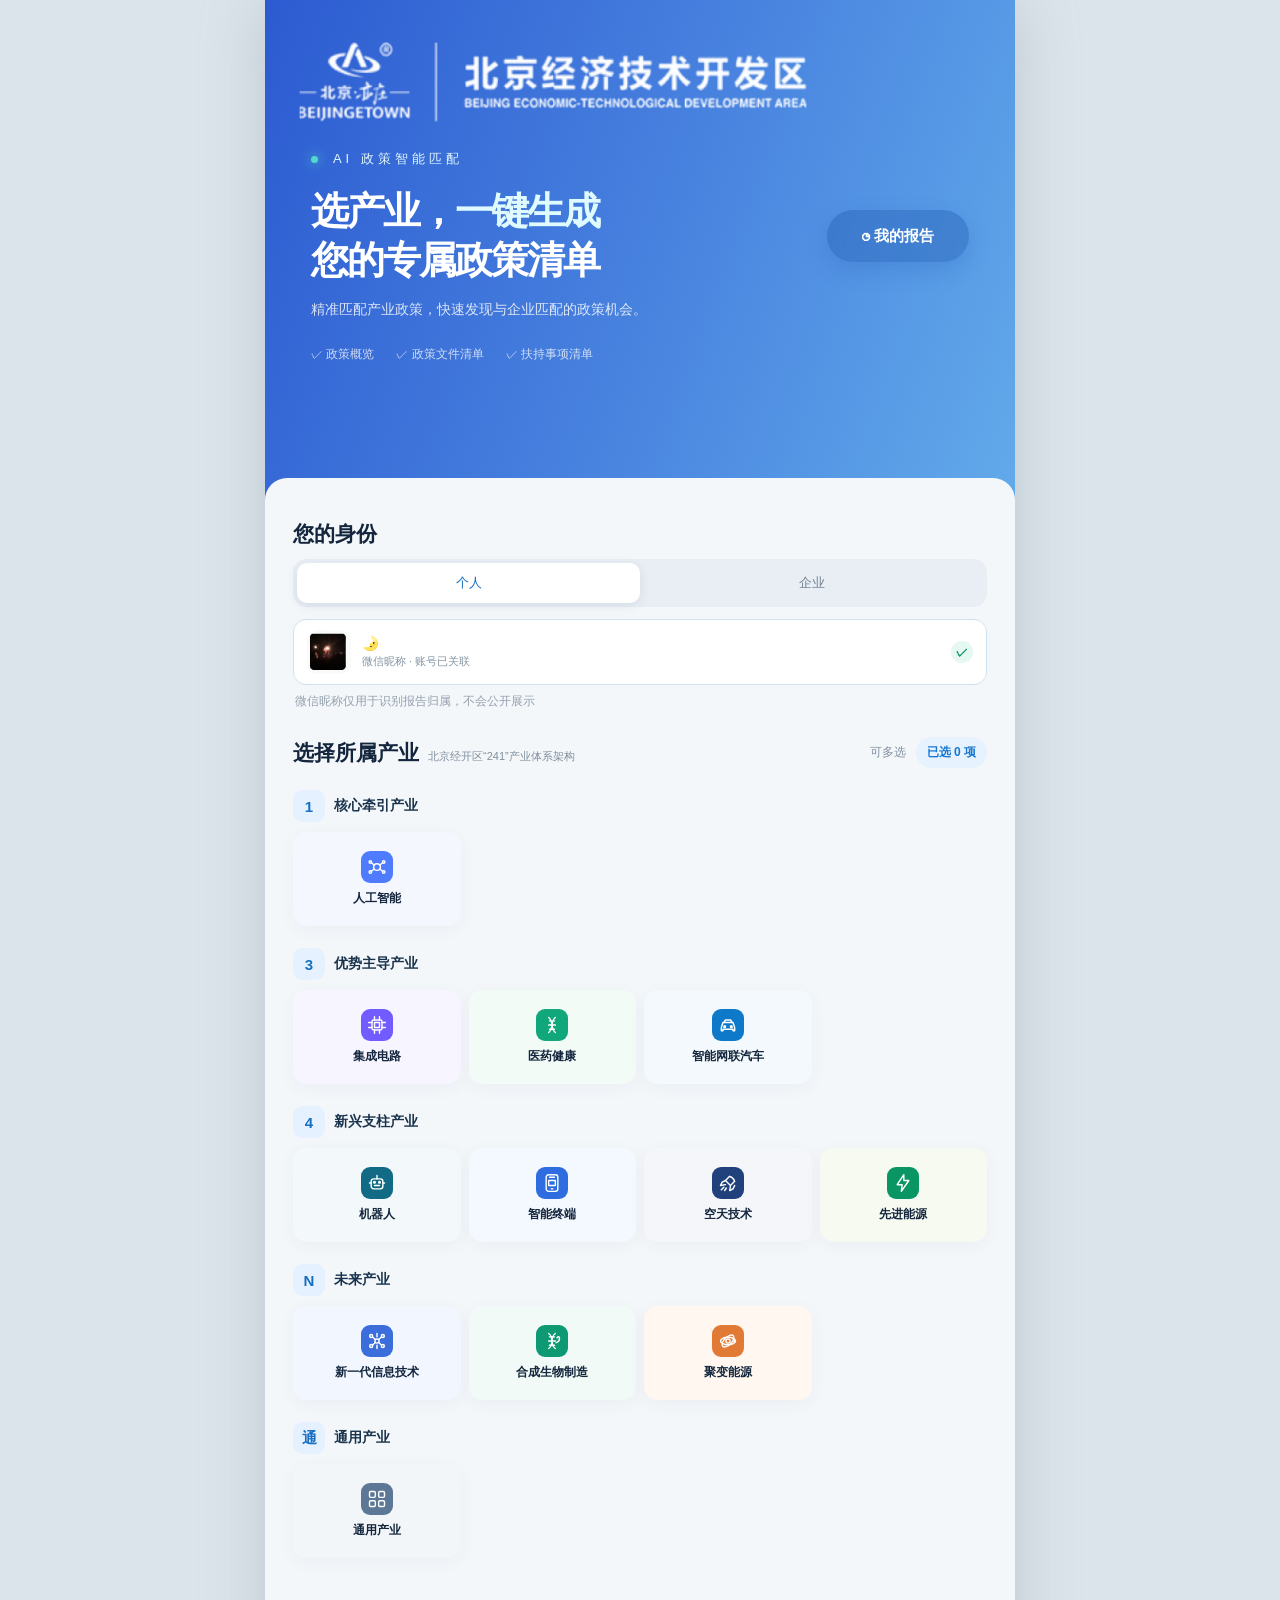
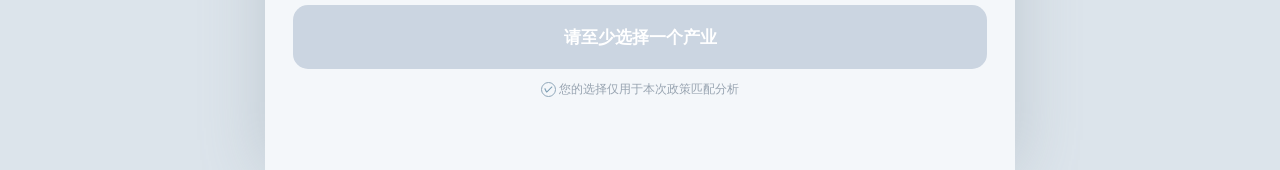
==== index.html @ ac351933 "更新产业体系说明文案" ====
<!doctype html>
<html lang="zh-CN">
<head>
  <meta charset="UTF-8" />
  <meta name="viewport" content="width=device-width, initial-scale=1, viewport-fit=cover" />
  <title>政策智配 · 企业政策服务</title>
  <link rel="stylesheet" href="./styles.css?v=20260810" />
  <link rel="stylesheet" href="./overrides.css?v=20260817-moon-profile" />
  <link rel="stylesheet" href="./inline-generation.css?v=20260818-move-progress-copy" />
  <link rel="stylesheet" href="./reports-status.css?v=20260810" />
  <link rel="stylesheet" href="./long-report.css?v=20260901-download-formats" />
</head>
<body>
  <main class="phone" id="app">
    <section id="home" class="screen active">
      <header class="hero">
        <nav><img class="gov-brand-image" src="./assets/brand/beijing-etown-lockup.png" alt="北京经济技术开发区 · 北京亦庄"></nav>
        <div class="orb"></div>
        <div class="hero-copy">
          <div class="eyebrow"><i></i> AI 政策智能匹配</div>
          <div class="hero-title-row"><h1>选产业，<em>一键生成</em><br>您的专属政策清单</h1><button class="nav-link report-entry" id="myReports">◷ 我的报告</button></div>
          <p>精准匹配产业政策，快速发现与企业匹配的政策机会。</p>
          <div class="trust"><span>✓ 政策概览</span><span>✓ 政策文件清单</span><span>✓ 扶持事项清单</span></div>
        </div>
      </header>
      <div class="content" id="homeContent">
        <div id="industrySelect">
          <div class="identity-section">
            <label>您的身份</label>
            <div class="identity-switch" role="tablist" aria-label="选择您的身份"><button class="active" data-subject="personal" role="tab">个人</button><button data-subject="enterprise" role="tab">企业</button></div>
            <div class="identity-panel" id="personalIdentity">
              <div class="wechat-account is-hidden" id="wechatAccount"><img class="wechat-avatar-image" src="./assets/wechat-avatar.png?v=20260817" alt="微信头像" /><div><b id="wechatNickname">🌛</b><small>微信昵称 · 账号已关联</small></div><i>✓</i></div>
              <button class="wechat-authorize" id="authorizeWechat">重新获取微信信息</button>
              <p>微信昵称仅用于识别报告归属，不会公开展示</p>
            </div>
            <div class="identity-panel is-hidden" id="enterpriseIdentity">
              <div class="enterprise-search" id="enterpriseSearchWrap"><span>⌕</span><input id="enterpriseSearch" maxlength="40" placeholder="输入企业名称" autocomplete="off" /><i class="enterprise-selected-mark">✓</i></div>
              <div class="enterprise-results is-hidden" id="enterpriseResults"></div>
            </div>
          </div>
          <div class="section-title"><div class="industry-heading"><span>选择所属产业</span><small class="industry-system-desc">北京经开区“241”产业体系架构</small></div><div class="selection-meta"><em>可多选</em><b id="count">已选 0 项</b></div></div>
          <div class="industries" id="industries"></div>
          <button class="generate" id="generate" disabled>请至少选择一个产业</button>
          <p class="privacy"><span class="privacy-shield">✓</span> 您的选择仅用于本次政策匹配分析</p>
        </div>
        <div class="inline-generating" id="inlineGenerating">
          <button class="inline-back" id="cancelGeneration">‹ 返回</button>
          <div class="loader"><div class="orbit-ring outer"><i></i><i></i></div><div class="orbit-ring inner"></div><div class="loader-core">AI</div><div class="scan"></div></div>
          <h2 id="inlineTitle">正在为您生成<br>专属政策清单…</h2>
          <p id="inlineSub"></p>
          <div class="selected-tags" id="selectedTags"></div>
          <div class="progress-card"><div class="progress-label"><span id="progressText">报告生成预计需要 1 分钟，您可先退出，稍后前往「我的报告」查看生成结果。</span><b id="percent">8%</b></div><div class="track"><i id="progress"></i></div></div>
          <button class="view-generated" id="viewGenerated">查看政策清单 →</button>
        </div>
      </div>
    </section>

    <section id="reports" class="screen reports-screen">
      <nav class="light-nav"><button id="reportsBack">‹</button><b>我的政策报告</b><span id="reportCount">0 份</span></nav>
      <div class="reports-intro"><small>POLICY ARCHIVE</small><h2>企业政策资产库</h2><p>您生成的专属政策清单与分析报告</p></div>
      <div class="history-list" id="historyList"></div>
      <div class="empty-history" id="emptyHistory"><div>政</div><h3>还没有政策报告</h3><p>选择企业所属产业，生成第一份专属政策清单</p><button id="emptyCreate">立即生成</button></div>
      <button class="new-report" id="newReport">＋ 新建报告</button>
    </section>

    <section id="detail" class="screen detail-screen">
      <nav class="long-report-nav"><button id="backHome">‹</button><div><b id="longReportTitle">政策清单</b><small>HTML 报告 · 上下滑动查看</small></div><button id="download">下载</button></nav>
      <div class="long-report-wrap" id="longReportWrap">
        <div class="report-html-loading" id="reportHtmlLoading"><span></span><b>正在加载 HTML 报告…</b></div>
        <iframe id="longReportFrame" class="report-html-frame" title="政策清单 HTML 报告" src="./long.html?v=20260921-platforms-v16"></iframe>
      </div>
    </section>
  </main>
  <div class="download-sheet" id="downloadSheet" aria-hidden="true">
    <button class="download-sheet-backdrop" id="downloadBackdrop" aria-label="关闭下载选项"></button>
    <section class="download-sheet-panel" role="dialog" aria-modal="true" aria-labelledby="downloadSheetTitle">
      <div class="download-sheet-handle"></div>
      <h3 id="downloadSheetTitle">选择下载格式</h3>
      <p>下载文件将根据当前 HTML 报告实时生成，较长报告可能需要 1–2 分钟</p>
      <button class="download-option" data-download-format="image"><span class="download-option-icon">▧</span><span><b>下载长图</b><small>将 HTML 报告生成 PNG 图片</small></span><i>›</i></button>
      <button class="download-option" data-download-format="pdf"><span class="download-option-icon pdf">PDF</span><span><b>下载 PDF</b><small>按 34 个逻辑页面转换，事项卡片不跨页</small></span><i>›</i></button>
      <button class="download-cancel" id="cancelDownload">取消</button>
    </section>
  </div>
  <div class="export-status" id="exportStatus" aria-hidden="true">
    <div class="export-status-card"><span class="export-spinner"></span><b id="exportStatusTitle">正在生成文件…</b><small id="exportStatusDetail">正在准备 HTML 报告</small></div>
  </div>
  <script src="./vendor/html2canvas.min.js?v=1.4.1"></script>
  <script src="./vendor/jspdf.umd.min.js?v=4.2.1"></script>
  <script src="./report-export.js?v=20260915-trim-bottom-v7"></script>
  <script src="./app.js?v=20260921-enterprise-free-input-v17"></script>
</body>
</html>
---- styles.css ----
:root{font-family:-apple-system,BlinkMacSystemFont,"PingFang SC","Microsoft YaHei",sans-serif;color:#14263d;background:#dce4eb}*{box-sizing:border-box}body{margin:0}.phone{width:min(100%,750px);min-height:100vh;margin:auto;background:#f4f7fa;box-shadow:0 0 60px #82909c55;position:relative;overflow:hidden}.screen{display:none;min-height:100vh}.screen.active{display:block}.hero{height:620px;color:white;background:linear-gradient(145deg,#071d38,#0b315a 65%,#0b466b);position:relative;overflow:hidden}nav{height:86px;padding:28px 30px 12px;display:flex;align-items:center;justify-content:space-between;position:relative;z-index:2}.brand{font-size:18px;font-weight:700;letter-spacing:1px;display:flex;gap:10px;align-items:center}.brand b{width:34px;height:34px;border:1px solid #ffffff77;border-radius:9px;display:grid;place-items:center}.nav-link,nav button{border:0;background:none;color:#ffffffbb;font-size:14px;cursor:pointer}.orb{position:absolute;width:430px;height:430px;border:1px solid #60ddcc25;border-radius:50%;right:-180px;bottom:-160px;box-shadow:0 0 0 70px #60ddcc0c,0 0 0 140px #60ddcc08}.hero-copy{padding:60px 46px;position:relative}.eyebrow{color:#71e1d3;font-size:13px;letter-spacing:4px}.eyebrow i{display:inline-block;width:7px;height:7px;background:#52dac8;border-radius:50%;box-shadow:0 0 12px #52dac8;margin-right:8px}.hero h1{font-size:42px;line-height:1.32;margin:24px 0 20px;letter-spacing:-2px}.hero h1 em{font-style:normal;color:#65dfcf}.hero p{color:#dceaf7aa;line-height:1.8}.trust{display:flex;gap:22px;margin-top:38px;color:#ffffff88;font-size:12px}.content{margin-top:-22px;padding:42px 28px 60px;border-radius:22px 22px 0 0;background:#f4f7fa;position:relative}.section-title{display:flex;justify-content:space-between;align-items:center;font-size:21px;font-weight:700}.section-title small{font-size:12px;color:#1aa995;font-family:monospace;margin-right:12px}.section-title b{font-size:12px;color:#1677d2;background:#e7f2ff;padding:7px 11px;border-radius:16px}.hint{margin:10px 0 22px 37px;color:#8290a0;font-size:13px}.industries{display:grid;grid-template-columns:repeat(2,1fr);gap:12px}.industry{height:125px;border:1px solid transparent;background:white;border-radius:14px;padding:17px;position:relative;cursor:pointer;box-shadow:0 4px 18px #162e4b0b;transition:.2s}.industry:hover{transform:translateY(-2px)}.industry.selected{border-color:var(--theme);background:linear-gradient(145deg,#fff,#eef6ff);box-shadow:0 7px 20px #155eef1f}.industry .icon{width:36px;height:36px;border-radius:10px;background:#edf4ff;color:var(--theme);display:grid;place-items:center;font-weight:700}.industry h3{font-size:16px;margin:10px 0 5px}.industry p{font-size:11px;color:#93a0ae;margin:0}.industry .check{display:none;position:absolute;right:12px;top:12px;width:20px;height:20px;border-radius:50%;background:var(--theme);color:#fff;text-align:center;font-size:12px;padding-top:2px}.industry.selected .check{display:block}.generate{width:100%;height:64px;margin-top:25px;border:0;border-radius:15px;color:white;background:linear-gradient(135deg,#155eef,#0c8dd6);font-size:17px;font-weight:700;cursor:pointer;box-shadow:0 10px 24px #155eef38}.generate:disabled{background:#cbd5e1;box-shadow:none}.privacy{text-align:center;color:#97a3b0;font-size:12px}.loading-screen{color:white;text-align:center;background:linear-gradient(160deg,#071a32,#0b2c51 62%,#0a3a59);position:relative}.dark-nav{color:white}.loader{width:280px;height:280px;margin:50px auto 20px;position:relative;display:grid;place-items:center}.orbit-ring{position:absolute;border:1px solid #64e1d340;border-radius:50%;animation:rotate 8s linear infinite}.orbit-ring.outer{width:270px;height:270px}.orbit-ring.inner{width:190px;height:190px;border-style:dashed;animation-direction:reverse;animation-duration:5s}.orbit-ring i{position:absolute;width:10px;height:10px;border-radius:50%;background:#63e1d1;box-shadow:0 0 16px #63e1d1}.orbit-ring i:first-child{top:20px;left:65px}.orbit-ring i:last-child{right:3px;bottom:70px}.loader-core{width:120px;height:120px;border-radius:50%;display:grid;place-items:center;font:36px serif;color:#79e7da;background:#103957;border:10px solid #57dec91a;box-shadow:0 0 50px #34d1c144}.scan{position:absolute;width:180px;height:1px;background:linear-gradient(90deg,transparent,#63e1d1,transparent);animation:scan 2.2s ease-in-out infinite}.loading-screen h2{font-size:31px;line-height:1.4;margin:20px}.loading-screen>p{font-size:14px;line-height:1.7;color:#e0edf999}.selected-tags{display:flex;justify-content:center;gap:8px;flex-wrap:wrap}.selected-tags span{padding:7px 11px;border:1px solid #ffffff22;background:#ffffff12;border-radius:16px;font-size:12px}.progress-card{position:absolute;left:30px;right:30px;bottom:70px;padding:22px;border:1px solid #ffffff18;background:#ffffff0d;border-radius:16px;text-align:left}.progress-label{display:flex;justify-content:space-between;color:#ffffffaa;font-size:13px}.progress-label b{color:#67ddcf}.track{height:5px;background:#ffffff16;border-radius:5px;margin:14px 0 20px;overflow:hidden}.track i{display:block;height:100%;width:8%;background:linear-gradient(90deg,#2e80e9,#57ddcb);transition:.2s}.steps{display:flex;justify-content:space-between}.steps span{width:30px;height:30px;border:1px solid #ffffff30;border-radius:50%;display:grid;place-items:center;color:#ffffff55;font-size:11px;text-align:center}.steps span.on{background:#1d9f91;color:white}.steps small{position:absolute;margin-top:49px;width:80px;color:inherit}.report-hero{height:470px;color:white;background:linear-gradient(145deg,var(--theme,#4956d8),#092540 82%);position:relative}.dark-nav button:first-child{font-size:32px}.report-copy{padding:34px 40px}.report-copy h2{font-size:28px;line-height:1.45}.report-copy h2 span{font-size:23px;font-weight:500}.report-copy .selected-tags{justify-content:flex-start}.report-meta{position:absolute;left:40px;right:40px;bottom:28px;display:flex;gap:70px;border-top:1px solid #ffffff25;padding-top:18px}.report-meta span{font-size:11px;color:#ffffff77;display:flex;flex-direction:column;gap:5px}.report-meta strong{color:white;font-weight:500}.report-body{margin-top:-18px;border-radius:20px 20px 0 0;background:#f4f7fa;position:relative;padding:24px}.success{display:flex;gap:13px;align-items:center;padding:15px;background:#e8f8f3;border:1px solid #cceee4;border-radius:12px;color:#20a88f}.success span{display:flex;flex-direction:column;color:#173f38;font-size:14px}.success small{color:#689087;margin-top:4px}.stats{display:grid;grid-template-columns:repeat(3,1fr);gap:10px;margin-top:15px}.stats div{height:98px;background:white;border-radius:13px;padding:16px;color:#8a98a7;font-size:12px}.stats strong{display:inline-block;font-size:31px;color:#163d64;margin-top:8px}.stats small{margin-left:4px}.report-actions{display:grid;grid-template-columns:1.2fr 1fr;gap:10px;margin-top:12px}.report-actions button{height:72px;border:0;border-radius:13px;background:white;display:flex;gap:10px;align-items:center;padding:14px;font-size:20px;color:#173a5b;cursor:pointer}.report-actions button:first-child{background:linear-gradient(135deg,#125dcc,#118eab);color:white}.report-actions span{display:flex;flex-direction:column;text-align:left}.report-actions b{font-size:14px}.report-actions small{font-size:10px;opacity:.65;margin-top:5px}.policy-heading{margin:34px 4px 17px}.policy-heading i{font-size:11px;font-style:normal;color:#8f9aa5;font-weight:400}.policy{background:white;border-radius:14px;padding:18px;margin-bottom:12px}.policy-top{display:flex;justify-content:space-between}.policy-top span{font-size:11px;color:#176dc0;background:#e9f3ff;padding:5px 8px;border-radius:5px}.policy-top b{color:#169c88}.policy h3{font-size:16px;line-height:1.5}.policy p{font-size:13px;line-height:1.6;color:#768594}.policy footer{display:flex;justify-content:space-between;border-top:1px solid #edf1f4;padding-top:12px;color:#9aa5af;font-size:11px}.policy footer b{color:#2778bf}.modal{display:none;position:fixed;inset:0;background:#06101ccc;z-index:20;align-items:center;justify-content:center}.modal.open{display:flex}.ppt-shell{width:min(700px,94vw);background:#0a1726;border-radius:18px;overflow:hidden;color:white}.ppt-shell header{height:65px;padding:0 22px;display:flex;align-items:center;justify-content:space-between}.ppt-shell header button{background:none;border:0;color:#61dcca;font-size:15px;cursor:pointer}.ppt-shell header button:first-child{font-size:27px}.slide{margin:20px;background:linear-gradient(135deg,var(--theme,#4956d8),#081b2e);aspect-ratio:16/9;border-radius:10px;position:relative;overflow:hidden}.slide-brand{position:absolute;left:30px;top:25px;font-size:12px}.slide-copy{position:absolute;left:50px;top:34%;width:70%}.slide-copy small{color:var(--accent,#48d7c7);letter-spacing:4px}.slide-copy h2{font-size:30px;margin:14px 0}.slide-copy p{color:#ffffff99}.slide-no{position:absolute;right:-10px;bottom:-70px;font-size:190px;color:#ffffff0a;font-weight:800}.ppt-shell footer{height:75px;display:flex;align-items:center;justify-content:center;gap:35px}.ppt-shell footer button{width:45px;height:45px;border:1px solid #ffffff33;border-radius:50%;background:none;color:white;font-size:25px;cursor:pointer}@keyframes rotate{to{transform:rotate(360deg)}}@keyframes scan{0%,100%{transform:translateY(-65px);opacity:.2}50%{transform:translateY(65px);opacity:1}}@media(max-width:520px){.hero{height:570px}.hero-copy{padding:45px 27px}.hero h1{font-size:34px}.trust{gap:10px;font-size:10px}.content{padding:36px 18px}.industry{height:116px}.progress-card{bottom:45px}.slide-copy h2{font-size:20px}}
---- overrides.css ----
/* Compact industry selector and industry-specific visual language */
.hero{height:500px;background:#2c5bd1 linear-gradient(110deg,#2c5bd1 0%,#4882df 52%,#62aaea 100%)}
.hero nav{height:128px;padding:36px 28px 12px;align-items:flex-start}
.gov-brand-image{display:block;width:min(520px,82%);height:auto;object-fit:contain;object-position:left top}
.hero .nav-link{margin-top:18px;padding:8px 13px;border-radius:18px;background:#174fa84a;color:#fff;backdrop-filter:blur(6px)}
.hero-copy{padding:22px 46px 24px}
.hero h1{font-size:38px;margin:19px 0 14px;line-height:1.28}
.hero .eyebrow{color:#e0f8ff}.hero h1 em{color:#dffbff}.hero p{margin:0;font-size:14px;line-height:1.65;color:#fff;opacity:.82}.hero .trust{margin-top:25px;color:#fff;opacity:.75}
.hero .orb{display:none}
.hero-title-row{display:flex;align-items:center;justify-content:space-between;gap:24px;margin-top:19px}
.hero-title-row h1{flex:1;min-width:0;margin:0}
.hero-title-row .report-entry{flex:0 0 auto;width:142px;height:52px;margin:0;padding:0 18px;border-radius:26px;background:#174fa857;color:#fff;font-size:15px;font-weight:650;box-shadow:0 8px 22px #174fa833;display:flex;align-items:center;justify-content:center;line-height:1}
.hero-title-row+p{margin-top:14px}
.selection-meta{display:flex;align-items:center;gap:10px;flex:none}.selection-meta em{font-size:12px;font-style:normal;font-weight:400;color:#8290a0}
.industry-heading{display:flex;align-items:baseline;gap:9px;min-width:0}.section-title .industry-system-desc{margin:0;color:#7f8e9d;font-family:inherit;font-size:11px;font-weight:400;line-height:1.35}
.section-title+.industries{margin-top:22px}
.industries{display:block}.industry-group{margin-bottom:22px}.industry-group-head{margin-bottom:10px;display:flex;align-items:center}.industry-group-head>span{width:32px;height:32px;margin-right:9px;border-radius:9px;background:#e5f1ff;color:#176fc0;font-size:15px;font-weight:750;display:grid;place-items:center}.industry-group-head b{color:#19334c;font-size:14px}.industry-group-grid{display:grid;grid-template-columns:repeat(4,1fr);gap:8px}
.industry{height:94px;padding:9px 5px;background:var(--soft);overflow:hidden;display:flex;flex-direction:column;align-items:center;justify-content:center;text-align:center}
.industry:before{display:none}
.industry:after{display:none}
.industry.selected{background:var(--soft);box-shadow:0 7px 20px #155eef12}
.industry .icon{width:32px;height:32px;border-radius:9px;background:var(--theme);color:#fff;position:relative;z-index:1}
.industry .icon svg{width:20px;height:20px;fill:none;stroke:currentColor;stroke-width:1.7;stroke-linecap:round;stroke-linejoin:round}
.industry h3{font-size:12px;margin:7px 0 0;white-space:nowrap;text-align:center}
.industry p{display:none}
.industry .check{right:8px;top:8px;width:17px;height:17px;font-size:10px;padding-top:1px}

/* Historical report archive */
.light-nav{background:#fff;border-bottom:1px solid #edf1f5}
.light-nav button{color:#193b5c;font-size:30px}
.light-nav span{color:#84909d;font-size:12px}
.reports-intro{padding:38px 28px 26px}
.reports-intro small{color:#1aa995;letter-spacing:3px}
.reports-intro h2{font-size:27px;margin:9px 0}
.reports-intro p{color:#8090a1;font-size:13px}
.history-list{padding:0 22px 95px}
.history-card{background:#fff;border-radius:16px;padding:14px;display:flex;gap:15px;margin-bottom:14px;box-shadow:0 7px 22px #0d2a480f;cursor:pointer}
.history-cover{width:115px;height:150px;flex:none;border-radius:12px;position:relative;overflow:hidden;background:linear-gradient(145deg,var(--theme),#092541);color:#fff}
.history-cover:before{content:"";position:absolute;width:115px;height:115px;border:1px solid #ffffff35;border-radius:50%;right:-40px;top:14px;box-shadow:0 0 0 20px #ffffff0a}
.history-cover .icon{position:absolute;right:30px;top:45px;width:35px;height:35px}
.history-cover svg{width:100%;height:100%;fill:none;stroke:#fff;stroke-width:1.5}
.history-cover b{position:absolute;left:13px;bottom:14px;font-size:10px;letter-spacing:2px}
.history-info{flex:1;min-width:0;padding:5px 0}
.history-info h3{font-size:15px;line-height:1.5;margin:0}
.history-tags{display:flex;gap:5px;margin-top:10px;flex-wrap:wrap}
.history-tags span{font-size:10px;color:var(--theme);padding:4px 7px;background:#eef5ff;border-radius:5px}
.history-info p{font-size:11px;color:#929eaa;margin:13px 0}
.history-info footer{border-top:1px solid #edf1f4;padding-top:12px;color:#31536f;font-size:11px}
.empty-history{text-align:center;padding:90px 70px}
.empty-history>div{width:80px;height:95px;margin:auto;border-radius:12px;background:#e8eef4;display:grid;place-items:center;color:#9aabba;font-size:26px}
.empty-history h3{margin:25px 0 8px}
.empty-history p{color:#8b98a5;font-size:13px;line-height:1.6}
.empty-history button,.new-report{border:0;background:#155eef;color:#fff;border-radius:13px;padding:14px 27px;cursor:pointer}
.new-report{position:fixed;right:max(calc((100vw - 750px)/2 + 24px),24px);bottom:28px;background:#0d3155;box-shadow:0 8px 24px #0b274848}
.reports-screen.has-reports .empty-history{display:none}
.reports-screen:not(.has-reports) .history-list,.reports-screen:not(.has-reports) .new-report{display:none}

@media(max-width:520px){.hero{height:455px}.hero nav{height:106px;padding:26px 18px 8px}.gov-brand-image{width:84%}.hero-copy{padding:12px 27px 20px}.hero-title-row{gap:9px;margin-top:16px}.hero-title-row h1{font-size:27px}.hero-title-row .report-entry{width:96px;height:44px;padding:0 8px;font-size:12px}.hero-title-row+p{margin-top:12px}.hero p{font-size:12px}.hero .trust{margin-top:20px}.content{padding-left:14px;padding-right:14px}.industry-group-grid{gap:6px}.industry{height:88px;padding:8px 3px}.industry .icon{width:29px;height:29px}.industry h3{font-size:11px}}
.privacy-shield{display:inline-flex;width:15px;height:15px;align-items:center;justify-content:center;border:1px solid #91a8ba;border-radius:50%;color:#6f94ac;font-size:9px;font-weight:700;vertical-align:1px}
.identity-section{margin-bottom:27px}.identity-section>label{display:block;margin-bottom:11px;font-size:21px;font-weight:700;color:#14263d}.identity-switch{height:48px;padding:4px;border-radius:14px;background:#e8eef4;display:flex}.identity-switch button{flex:1;border:0;border-radius:10px;background:transparent;color:#748393;font:600 15px inherit;cursor:pointer}.identity-switch button.active{color:#176fc0;background:#fff;box-shadow:0 3px 12px #162e4b17}.identity-panel{margin-top:12px}.identity-panel.is-hidden,.wechat-account.is-hidden,.wechat-authorize.is-hidden,.enterprise-results.is-hidden,.selected-enterprise.is-hidden{display:none}.wechat-authorize{width:100%;height:55px;border:1px solid #d7e6f3;border-radius:13px;background:#fff;color:#176fc0;font:650 15px inherit;cursor:pointer}.identity-panel>p{margin:8px 2px 0;color:#94a0ad;font-size:12px}.wechat-account,.selected-enterprise{min-height:56px;padding:10px 13px;border:1px solid #cde3f2;border-radius:13px;background:#fff;display:flex;align-items:center}.identity-avatar,.enterprise-result-icon{width:34px;height:34px;border-radius:10px;background:linear-gradient(145deg,#27b987,#16956e);color:#fff;font-size:12px;display:grid;place-items:center;flex:none}.wechat-account>div,.selected-enterprise>div{padding-left:11px;flex:1}.wechat-account b,.selected-enterprise b{display:block;color:#17304a;font-size:14px}.wechat-account small,.selected-enterprise small{display:block;margin-top:3px;color:#8494a3;font-size:11px}.wechat-account>i,.selected-enterprise>i{width:22px;height:22px;border-radius:50%;background:#e5f8f1;color:#16956e;font:700 12px/22px sans-serif;text-align:center}.enterprise-search{height:56px;padding:0 14px;border:1px solid #dfe8f0;border-radius:13px;background:#fff;display:flex;align-items:center}.enterprise-search>span{margin-right:8px;color:#6e8ba2;font-size:22px}.enterprise-search input{flex:1;height:100%;border:0;outline:0;background:transparent;color:#14263d;font:15px inherit}.enterprise-results{margin-top:7px;border:1px solid #dfe8f0;border-radius:12px;background:#fff;overflow:hidden;box-shadow:0 8px 22px #162e4b14}.enterprise-results button{width:100%;min-height:57px;padding:8px 11px;border:0;border-bottom:1px solid #edf2f6;background:#fff;display:flex;align-items:center;text-align:left;cursor:pointer}.enterprise-results button:last-child{border-bottom:0}.enterprise-results button>span:nth-child(2){padding-left:9px;flex:1}.enterprise-results b{display:block;color:#19334c;font-size:13px}.enterprise-results small{display:block;margin-top:3px;color:#8795a3;font-size:11px}.enterprise-results i{color:#8fa0ad;font-size:24px}.selected-enterprise{margin-top:7px;border-color:#bcded2;background:#f7fcfa}.enterprise-avatar{background:linear-gradient(145deg,#398ee2,#176fc0)}
.enterprise-search.selected{border-color:#9bd5c2;background:#f7fcfa}.enterprise-selected-mark{display:none;width:22px;height:22px;border-radius:50%;background:#e5f8f1;color:#16956e;font:700 12px/22px sans-serif;text-align:center;flex:none}.enterprise-search.selected .enterprise-selected-mark{display:block}
.wechat-avatar-image{width:44px;height:44px;border-radius:11px;object-fit:cover;flex:none}
---- inline-generation.css ----
.is-hidden{display:none!important}
.content.generating-mode{padding:0;background:#123f65}
.inline-generating{display:none;position:relative;min-height:620px;margin:0;padding:48px 46px 40px;border-radius:22px 22px 0 0;color:#fff;text-align:center;background:radial-gradient(circle at 50% 22%,#2a7295 0,#1b557c 42%,#123f65 100%);overflow:hidden}
.inline-generating.active{display:block}
.inline-generating .loader{width:240px;height:240px;margin:0 auto 16px}
.inline-generating .orbit-ring.outer{width:230px;height:230px}
.inline-generating .orbit-ring.inner{width:160px;height:160px}
.inline-generating .loader-core{width:104px;height:104px;font-size:29px;font-family:Arial,sans-serif;font-weight:700;letter-spacing:-1px}
.inline-generating h2{font-size:29px;line-height:1.42;margin:12px 0 14px}
.inline-generating>p{font-size:13px;line-height:1.75;color:#dbe9f599;margin:0}
.inline-generating .selected-tags{margin-top:16px}
.inline-generating .progress-card{position:static;margin:24px 0 0;padding:18px 20px 14px;background:#ffffff0c}
.inline-generating .progress-label{align-items:flex-start}.inline-generating .progress-label span{flex:1;padding-right:14px;line-height:1.55}.inline-generating .progress-label b{flex:none}
.inline-generating .track{margin-bottom:0}
.view-generated{display:none;width:100%;height:52px;margin-top:18px;border:0;border-radius:13px;background:linear-gradient(135deg,#36bba7,#218bd2);color:#fff;font-size:15px;font-weight:700;cursor:pointer}
.inline-generating.complete .view-generated{display:block}
.inline-generating.complete .progress-card{display:none}.inline-generating.complete .view-generated{margin-top:20px}
.inline-generating.complete .loader-core{box-shadow:0 0 80px #57ddcb66}
.inline-generating.complete .orbit-ring,.inline-generating.complete .loader-core,.inline-generating.complete .scan{animation:none}.inline-generating.complete .scan{transform:none;opacity:.4}
.inline-back{position:absolute;z-index:3;left:24px;top:22px;height:38px;padding:0 14px;border:1px solid #ffffff22;border-radius:20px;background:#ffffff0d;color:#ffffffcc;font-size:13px;cursor:pointer}
@media(max-width:520px){.inline-generating{min-height:590px;padding:54px 18px 30px}.inline-generating .loader{width:220px;height:220px}.inline-generating .orbit-ring.outer{width:210px;height:210px}.inline-generating .orbit-ring.inner{width:148px;height:148px}.inline-back{left:16px;top:16px}}
---- reports-status.css ----
.history-info-head{display:flex;align-items:flex-start;gap:8px}
.history-info-head h3{flex:1;min-width:0}
.history-status{flex:0 0 auto;padding:4px 8px;border-radius:12px;font-size:10px;font-weight:650;white-space:nowrap}
.status-completed{color:#178a70;background:#e6f7f1}
.status-generating{color:#176fc0;background:#e8f3ff}
.status-failed{color:#c55760;background:#fff0f1}
.history-actions{display:flex;align-items:center;gap:8px;border-top:1px solid #edf1f4;padding-top:10px}
.history-actions button{height:30px;padding:0 12px;border:1px solid #dfe7ef;border-radius:8px;background:#fff;color:#31536f;font-size:11px;cursor:pointer}
.history-actions .history-delete{margin-left:auto;border-color:#f1d9dc;color:#bd5d66;background:#fff8f8}
---- long-report.css ----
.detail-screen{background:#071d38}
.long-report-nav{position:sticky;top:0;z-index:8;height:78px;padding:17px 22px;display:grid;grid-template-columns:48px 1fr 56px;align-items:center;color:#fff;background:linear-gradient(110deg,#071d38,#0a3b68);box-shadow:0 5px 18px #00152a4d}
.long-report-nav button{border:0;background:transparent;color:#fff;cursor:pointer}
.long-report-nav button:first-child{font-size:34px;text-align:left;line-height:1}
.long-report-nav button:last-child{height:32px;border:1px solid #67d8f06b;border-radius:16px;color:#81e8f3;background:#0e557d;font-size:13px}
.long-report-nav div{min-width:0;text-align:center;display:flex;flex-direction:column;gap:4px}
.long-report-nav b{overflow:hidden;text-overflow:ellipsis;white-space:nowrap;font-size:16px}
.long-report-nav small{color:#a9c8df;font-size:10px;font-weight:400}
.long-report-wrap{position:relative;min-height:420px;line-height:0;background:#d7eaff;overflow:hidden}
.report-html-frame{display:block;width:1440px;height:1px;border:0;background:#fff;transform-origin:0 0;visibility:hidden}
.report-html-frame.is-ready{visibility:visible}
.report-html-loading{position:absolute;z-index:2;inset:0 0 auto;display:flex;min-height:420px;align-items:center;justify-content:center;flex-direction:column;gap:14px;color:#50718f;background:linear-gradient(180deg,#eef8ff,#fff)}
.report-html-loading.is-hidden{display:none}
.report-html-loading span{width:34px;height:34px;border:3px solid #b9deef;border-top-color:#138ed1;border-radius:50%;animation:report-spin .8s linear infinite}
.report-html-loading b{font-size:13px;line-height:1.4}
@keyframes report-spin{to{transform:rotate(360deg)}}
.download-open{overflow:hidden}
.download-sheet{position:fixed;inset:0;z-index:50;display:flex;align-items:flex-end;justify-content:center;pointer-events:none;visibility:hidden}
.download-sheet.active{pointer-events:auto;visibility:visible}
.download-sheet-backdrop{position:absolute;inset:0;border:0;background:#00152a99;opacity:0;transition:opacity .2s ease}
.download-sheet.active .download-sheet-backdrop{opacity:1}
.download-sheet-panel{position:relative;width:min(100%,430px);padding:10px 18px calc(18px + env(safe-area-inset-bottom));border-radius:24px 24px 0 0;background:#fff;box-shadow:0 -16px 42px #00152a38;transform:translateY(105%);transition:transform .24s ease}
.download-sheet.active .download-sheet-panel{transform:translateY(0)}
.download-sheet-handle{width:42px;height:4px;margin:0 auto 14px;border-radius:4px;background:#d7e2eb}
.download-sheet-panel h3{margin:0;color:#0b355b;text-align:center;font-size:18px}
.download-sheet-panel>p{margin:7px 0 16px;color:#7b8d9f;text-align:center;font-size:12px}
.download-option{display:grid;grid-template-columns:48px 1fr 20px;gap:12px;align-items:center;width:100%;margin-top:10px;padding:14px;border:1px solid #dceaf4;border-radius:16px;background:#f8fcff;color:#0b355b;text-align:left;cursor:pointer}
.download-option:hover{border-color:#63cbdc;background:#f1fbfd}
.download-option-icon{display:grid;place-items:center;width:46px;height:46px;border-radius:13px;color:#fff;background:linear-gradient(135deg,#168ddb,#18b6c8);font-size:24px;font-weight:800}
.download-option-icon.pdf{background:linear-gradient(135deg,#ec6e4f,#dd3d50);font-size:12px;letter-spacing:.5px}
.download-option span:nth-child(2){display:flex;min-width:0;flex-direction:column;gap:4px}
.download-option b{font-size:15px}
.download-option small{color:#8092a4;font-size:11px}
.download-option i{color:#87a1b6;font-size:23px;font-style:normal}
.download-cancel{width:100%;margin-top:12px;padding:13px;border:0;border-radius:14px;background:#eef4f8;color:#526a7f;font-size:14px;cursor:pointer}
.export-status{position:fixed;z-index:70;inset:0;display:grid;place-items:center;padding:24px;background:#00152a99;opacity:0;visibility:hidden;transition:opacity .2s ease}
.export-status.active{opacity:1;visibility:visible}
.export-status-card{display:flex;width:min(320px,100%);min-height:174px;padding:26px 22px;align-items:center;justify-content:center;flex-direction:column;gap:11px;border-radius:22px;background:#fff;box-shadow:0 18px 60px #00152a55;text-align:center}
.export-spinner{width:38px;height:38px;border:4px solid #d9edf5;border-top-color:#1199c7;border-radius:50%;animation:report-spin .8s linear infinite}
.export-status-card b{color:#113c61;font-size:17px}
.export-status-card small{color:#7890a5;font-size:12px;line-height:1.55}

@media(max-width:520px){.long-report-nav{height:70px;padding:13px 15px;grid-template-columns:42px 1fr 52px}.long-report-nav b{font-size:14px}}
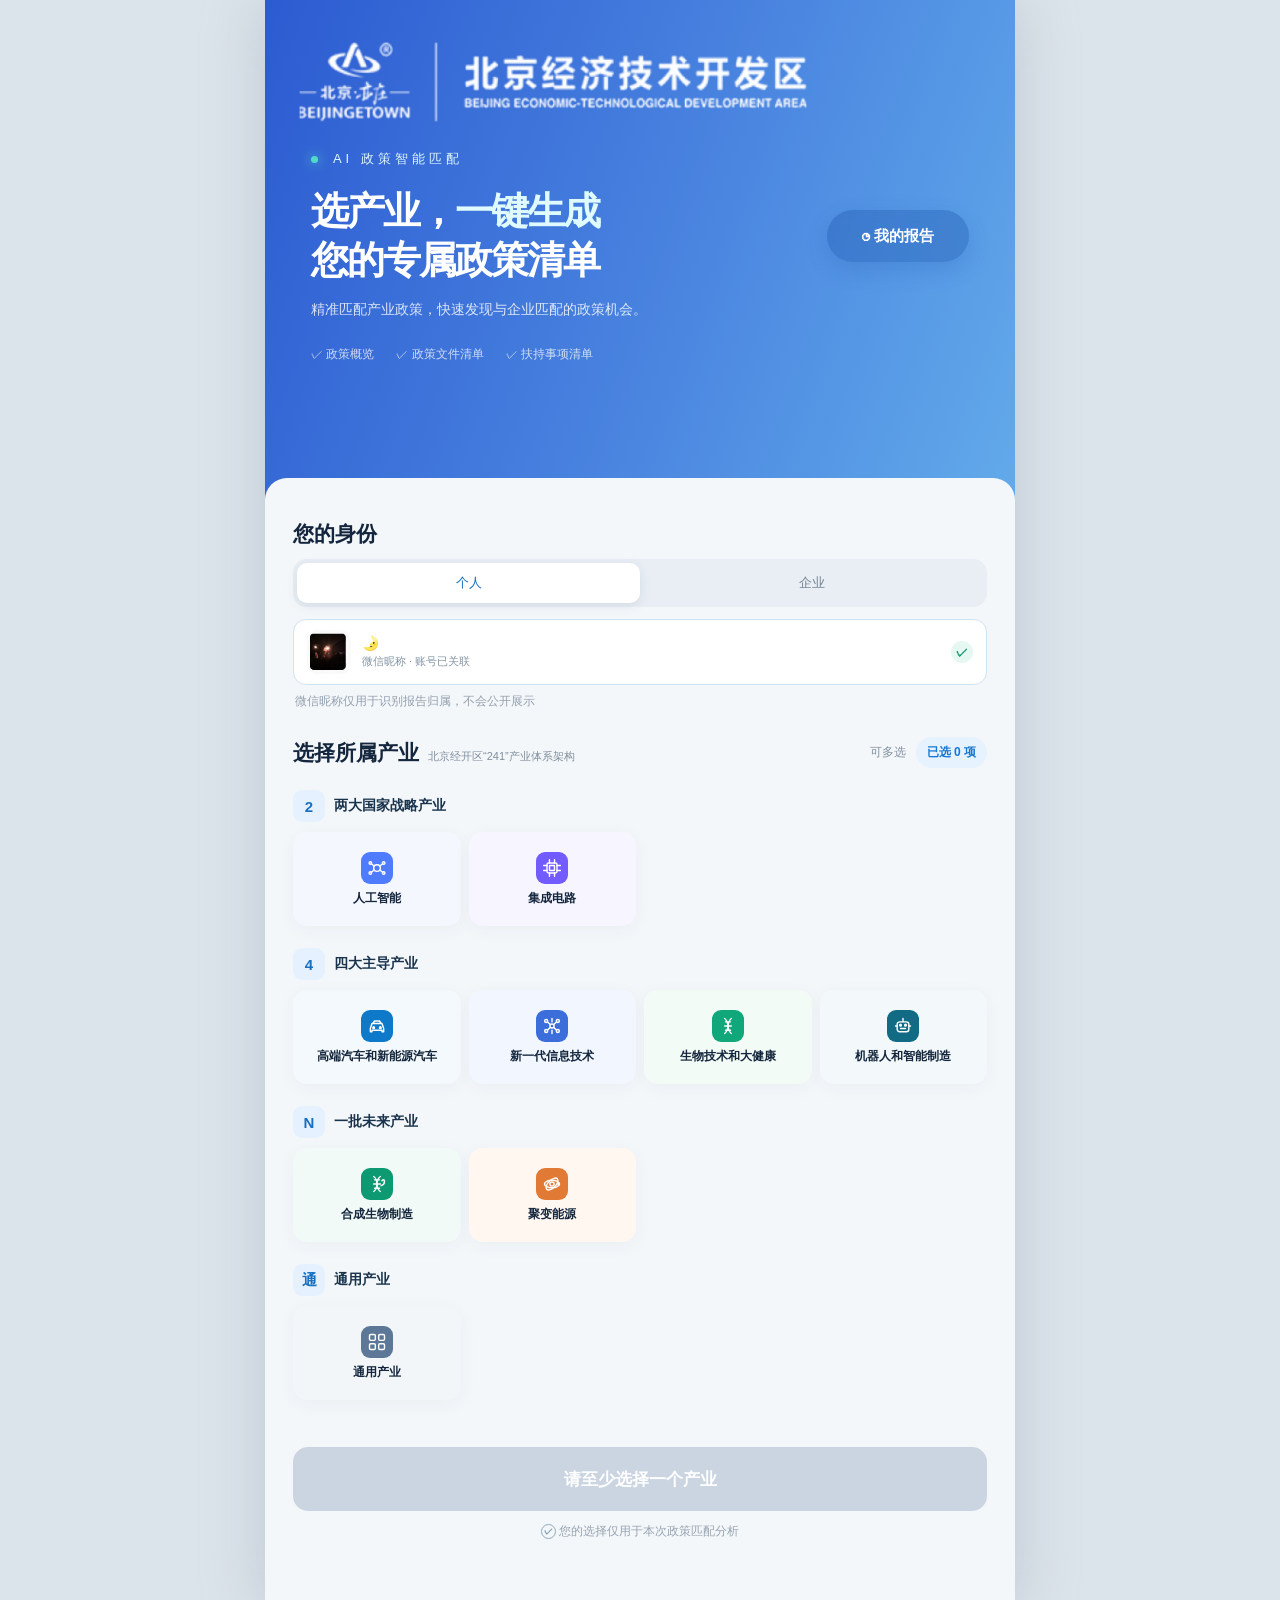
==== commit e58cafa9: "按241产业体系重组产业分类" ====
--- a/index.html
+++ b/index.html
@@ -5,7 +5,7 @@
   <meta name="viewport" content="width=device-width, initial-scale=1, viewport-fit=cover" />
   <title>政策智配 · 企业政策服务</title>
   <link rel="stylesheet" href="./styles.css?v=20260810" />
-  <link rel="stylesheet" href="./overrides.css?v=20260817-moon-profile" />
+  <link rel="stylesheet" href="./overrides.css?v=20260921-industry-241-v18" />
   <link rel="stylesheet" href="./inline-generation.css?v=20260818-move-progress-copy" />
   <link rel="stylesheet" href="./reports-status.css?v=20260810" />
   <link rel="stylesheet" href="./long-report.css?v=20260901-download-formats" />
@@ -88,6 +88,6 @@
   <script src="./vendor/html2canvas.min.js?v=1.4.1"></script>
   <script src="./vendor/jspdf.umd.min.js?v=4.2.1"></script>
   <script src="./report-export.js?v=20260915-trim-bottom-v7"></script>
-  <script src="./app.js?v=20260921-enterprise-free-input-v17"></script>
+  <script src="./app.js?v=20260921-industry-241-v18"></script>
 </body>
 </html>
--- a/overrides.css
+++ b/overrides.css
@@ -21,7 +21,7 @@
 .industry.selected{background:var(--soft);box-shadow:0 7px 20px #155eef12}
 .industry .icon{width:32px;height:32px;border-radius:9px;background:var(--theme);color:#fff;position:relative;z-index:1}
 .industry .icon svg{width:20px;height:20px;fill:none;stroke:currentColor;stroke-width:1.7;stroke-linecap:round;stroke-linejoin:round}
-.industry h3{font-size:12px;margin:7px 0 0;white-space:nowrap;text-align:center}
+.industry h3{font-size:12px;line-height:1.3;margin:7px 0 0;white-space:normal;text-align:center}
 .industry p{display:none}
 .industry .check{right:8px;top:8px;width:17px;height:17px;font-size:10px;padding-top:1px}
 
@@ -55,7 +55,7 @@
 .reports-screen.has-reports .empty-history{display:none}
 .reports-screen:not(.has-reports) .history-list,.reports-screen:not(.has-reports) .new-report{display:none}
 
-@media(max-width:520px){.hero{height:455px}.hero nav{height:106px;padding:26px 18px 8px}.gov-brand-image{width:84%}.hero-copy{padding:12px 27px 20px}.hero-title-row{gap:9px;margin-top:16px}.hero-title-row h1{font-size:27px}.hero-title-row .report-entry{width:96px;height:44px;padding:0 8px;font-size:12px}.hero-title-row+p{margin-top:12px}.hero p{font-size:12px}.hero .trust{margin-top:20px}.content{padding-left:14px;padding-right:14px}.industry-group-grid{gap:6px}.industry{height:88px;padding:8px 3px}.industry .icon{width:29px;height:29px}.industry h3{font-size:11px}}
+@media(max-width:520px){.hero{height:455px}.hero nav{height:106px;padding:26px 18px 8px}.gov-brand-image{width:84%}.hero-copy{padding:12px 27px 20px}.hero-title-row{gap:9px;margin-top:16px}.hero-title-row h1{font-size:27px}.hero-title-row .report-entry{width:96px;height:44px;padding:0 8px;font-size:12px}.hero-title-row+p{margin-top:12px}.hero p{font-size:12px}.hero .trust{margin-top:20px}.content{padding-left:14px;padding-right:14px}.industry-group-grid{gap:6px}.industry{height:108px;padding:8px 3px}.industry .icon{width:29px;height:29px}.industry h3{font-size:11px;line-height:1.25}}
 .privacy-shield{display:inline-flex;width:15px;height:15px;align-items:center;justify-content:center;border:1px solid #91a8ba;border-radius:50%;color:#6f94ac;font-size:9px;font-weight:700;vertical-align:1px}
 .identity-section{margin-bottom:27px}.identity-section>label{display:block;margin-bottom:11px;font-size:21px;font-weight:700;color:#14263d}.identity-switch{height:48px;padding:4px;border-radius:14px;background:#e8eef4;display:flex}.identity-switch button{flex:1;border:0;border-radius:10px;background:transparent;color:#748393;font:600 15px inherit;cursor:pointer}.identity-switch button.active{color:#176fc0;background:#fff;box-shadow:0 3px 12px #162e4b17}.identity-panel{margin-top:12px}.identity-panel.is-hidden,.wechat-account.is-hidden,.wechat-authorize.is-hidden,.enterprise-results.is-hidden,.selected-enterprise.is-hidden{display:none}.wechat-authorize{width:100%;height:55px;border:1px solid #d7e6f3;border-radius:13px;background:#fff;color:#176fc0;font:650 15px inherit;cursor:pointer}.identity-panel>p{margin:8px 2px 0;color:#94a0ad;font-size:12px}.wechat-account,.selected-enterprise{min-height:56px;padding:10px 13px;border:1px solid #cde3f2;border-radius:13px;background:#fff;display:flex;align-items:center}.identity-avatar,.enterprise-result-icon{width:34px;height:34px;border-radius:10px;background:linear-gradient(145deg,#27b987,#16956e);color:#fff;font-size:12px;display:grid;place-items:center;flex:none}.wechat-account>div,.selected-enterprise>div{padding-left:11px;flex:1}.wechat-account b,.selected-enterprise b{display:block;color:#17304a;font-size:14px}.wechat-account small,.selected-enterprise small{display:block;margin-top:3px;color:#8494a3;font-size:11px}.wechat-account>i,.selected-enterprise>i{width:22px;height:22px;border-radius:50%;background:#e5f8f1;color:#16956e;font:700 12px/22px sans-serif;text-align:center}.enterprise-search{height:56px;padding:0 14px;border:1px solid #dfe8f0;border-radius:13px;background:#fff;display:flex;align-items:center}.enterprise-search>span{margin-right:8px;color:#6e8ba2;font-size:22px}.enterprise-search input{flex:1;height:100%;border:0;outline:0;background:transparent;color:#14263d;font:15px inherit}.enterprise-results{margin-top:7px;border:1px solid #dfe8f0;border-radius:12px;background:#fff;overflow:hidden;box-shadow:0 8px 22px #162e4b14}.enterprise-results button{width:100%;min-height:57px;padding:8px 11px;border:0;border-bottom:1px solid #edf2f6;background:#fff;display:flex;align-items:center;text-align:left;cursor:pointer}.enterprise-results button:last-child{border-bottom:0}.enterprise-results button>span:nth-child(2){padding-left:9px;flex:1}.enterprise-results b{display:block;color:#19334c;font-size:13px}.enterprise-results small{display:block;margin-top:3px;color:#8795a3;font-size:11px}.enterprise-results i{color:#8fa0ad;font-size:24px}.selected-enterprise{margin-top:7px;border-color:#bcded2;background:#f7fcfa}.enterprise-avatar{background:linear-gradient(145deg,#398ee2,#176fc0)}
 .enterprise-search.selected{border-color:#9bd5c2;background:#f7fcfa}.enterprise-selected-mark{display:none;width:22px;height:22px;border-radius:50%;background:#e5f8f1;color:#16956e;font:700 12px/22px sans-serif;text-align:center;flex:none}.enterprise-search.selected .enterprise-selected-mark{display:block}
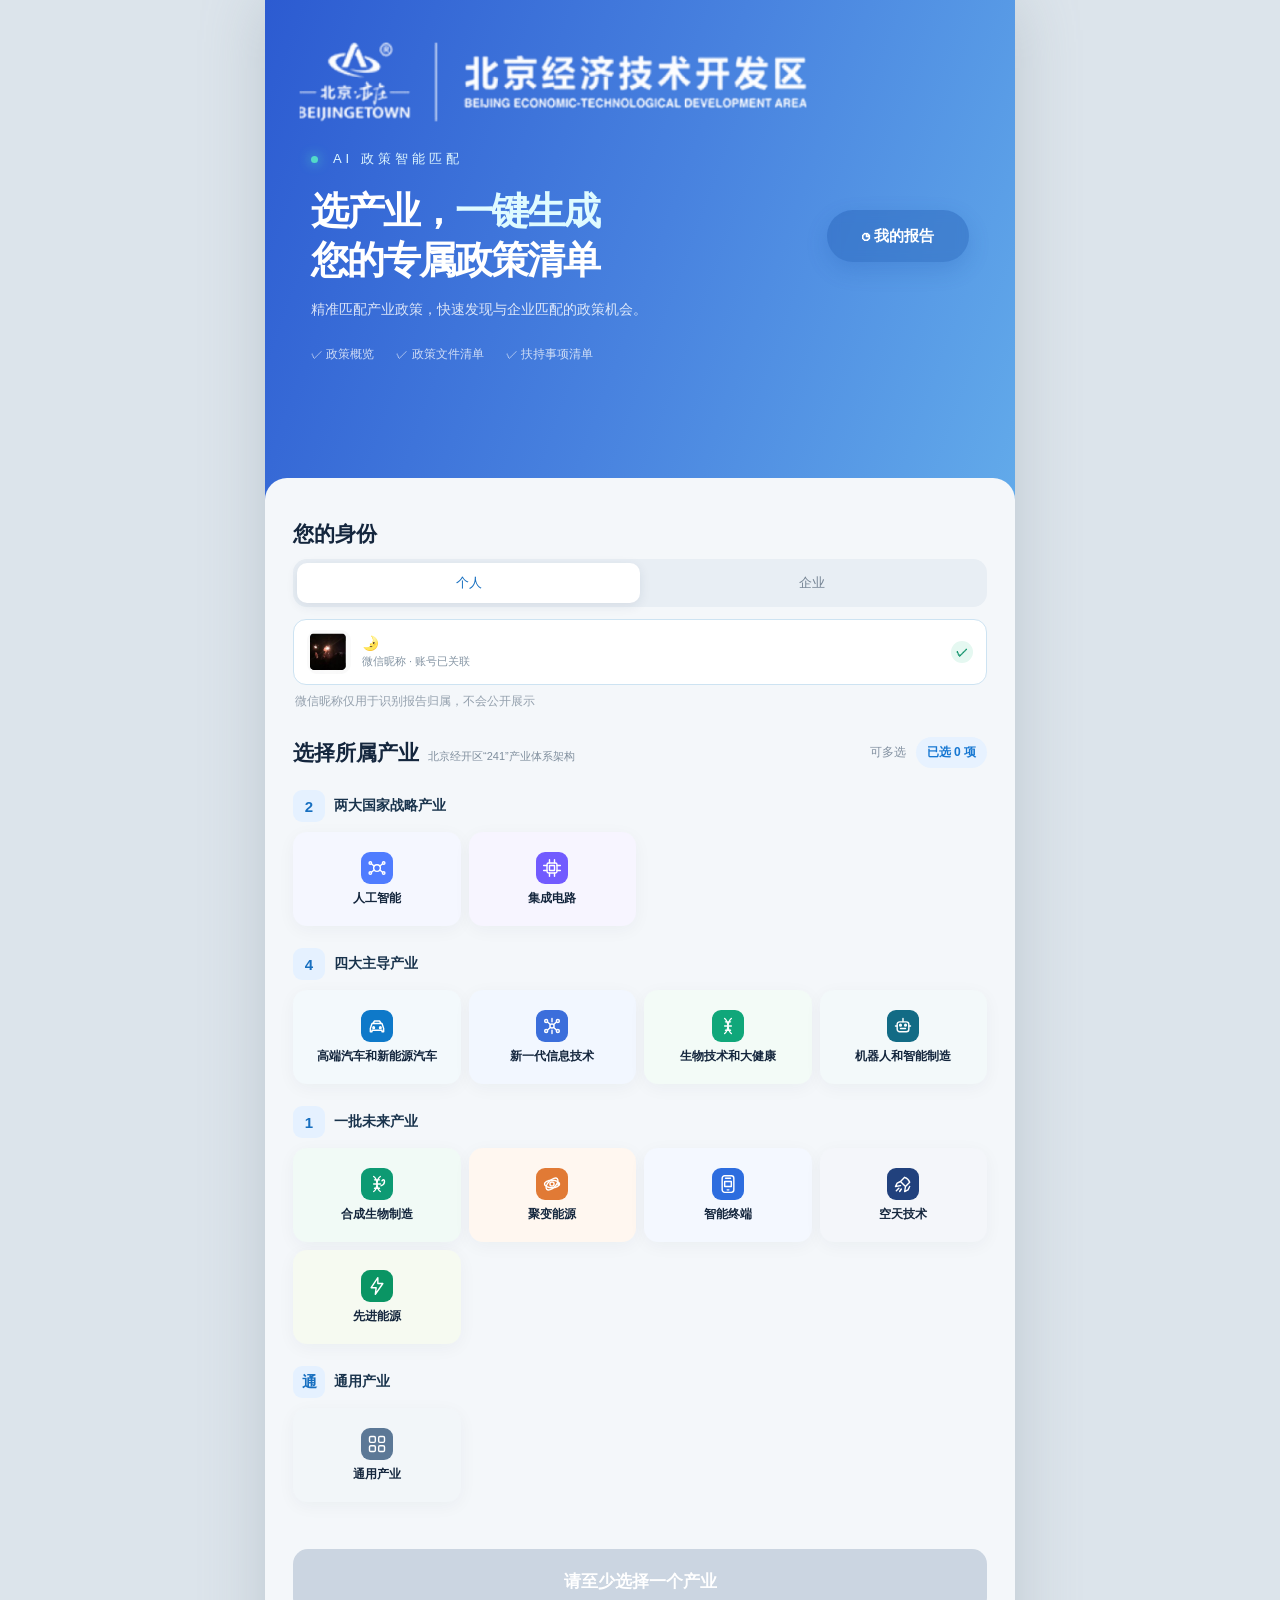
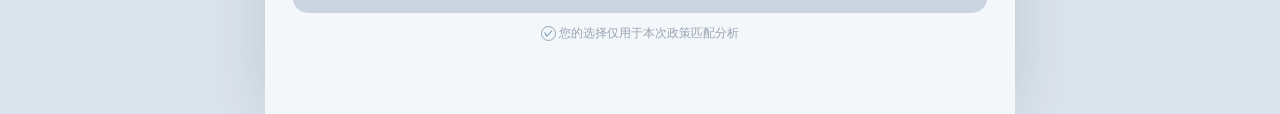
==== commit 642a5c5a: "调整未来产业分类及编号" ====
--- a/index.html
+++ b/index.html
@@ -67,7 +67,7 @@
       <nav class="long-report-nav"><button id="backHome">‹</button><div><b id="longReportTitle">政策清单</b><small>HTML 报告 · 上下滑动查看</small></div><button id="download">下载</button></nav>
       <div class="long-report-wrap" id="longReportWrap">
         <div class="report-html-loading" id="reportHtmlLoading"><span></span><b>正在加载 HTML 报告…</b></div>
-        <iframe id="longReportFrame" class="report-html-frame" title="政策清单 HTML 报告" src="./long.html?v=20260921-platforms-v16"></iframe>
+        <iframe id="longReportFrame" class="report-html-frame" title="政策清单 HTML 报告" src="./long.html?v=20260921-platform-layout-v17"></iframe>
       </div>
     </section>
   </main>
@@ -88,6 +88,6 @@
   <script src="./vendor/html2canvas.min.js?v=1.4.1"></script>
   <script src="./vendor/jspdf.umd.min.js?v=4.2.1"></script>
   <script src="./report-export.js?v=20260915-trim-bottom-v7"></script>
-  <script src="./app.js?v=20260921-industry-241-v18"></script>
+  <script src="./app.js?v=20260923-industry-241-v19"></script>
 </body>
 </html>
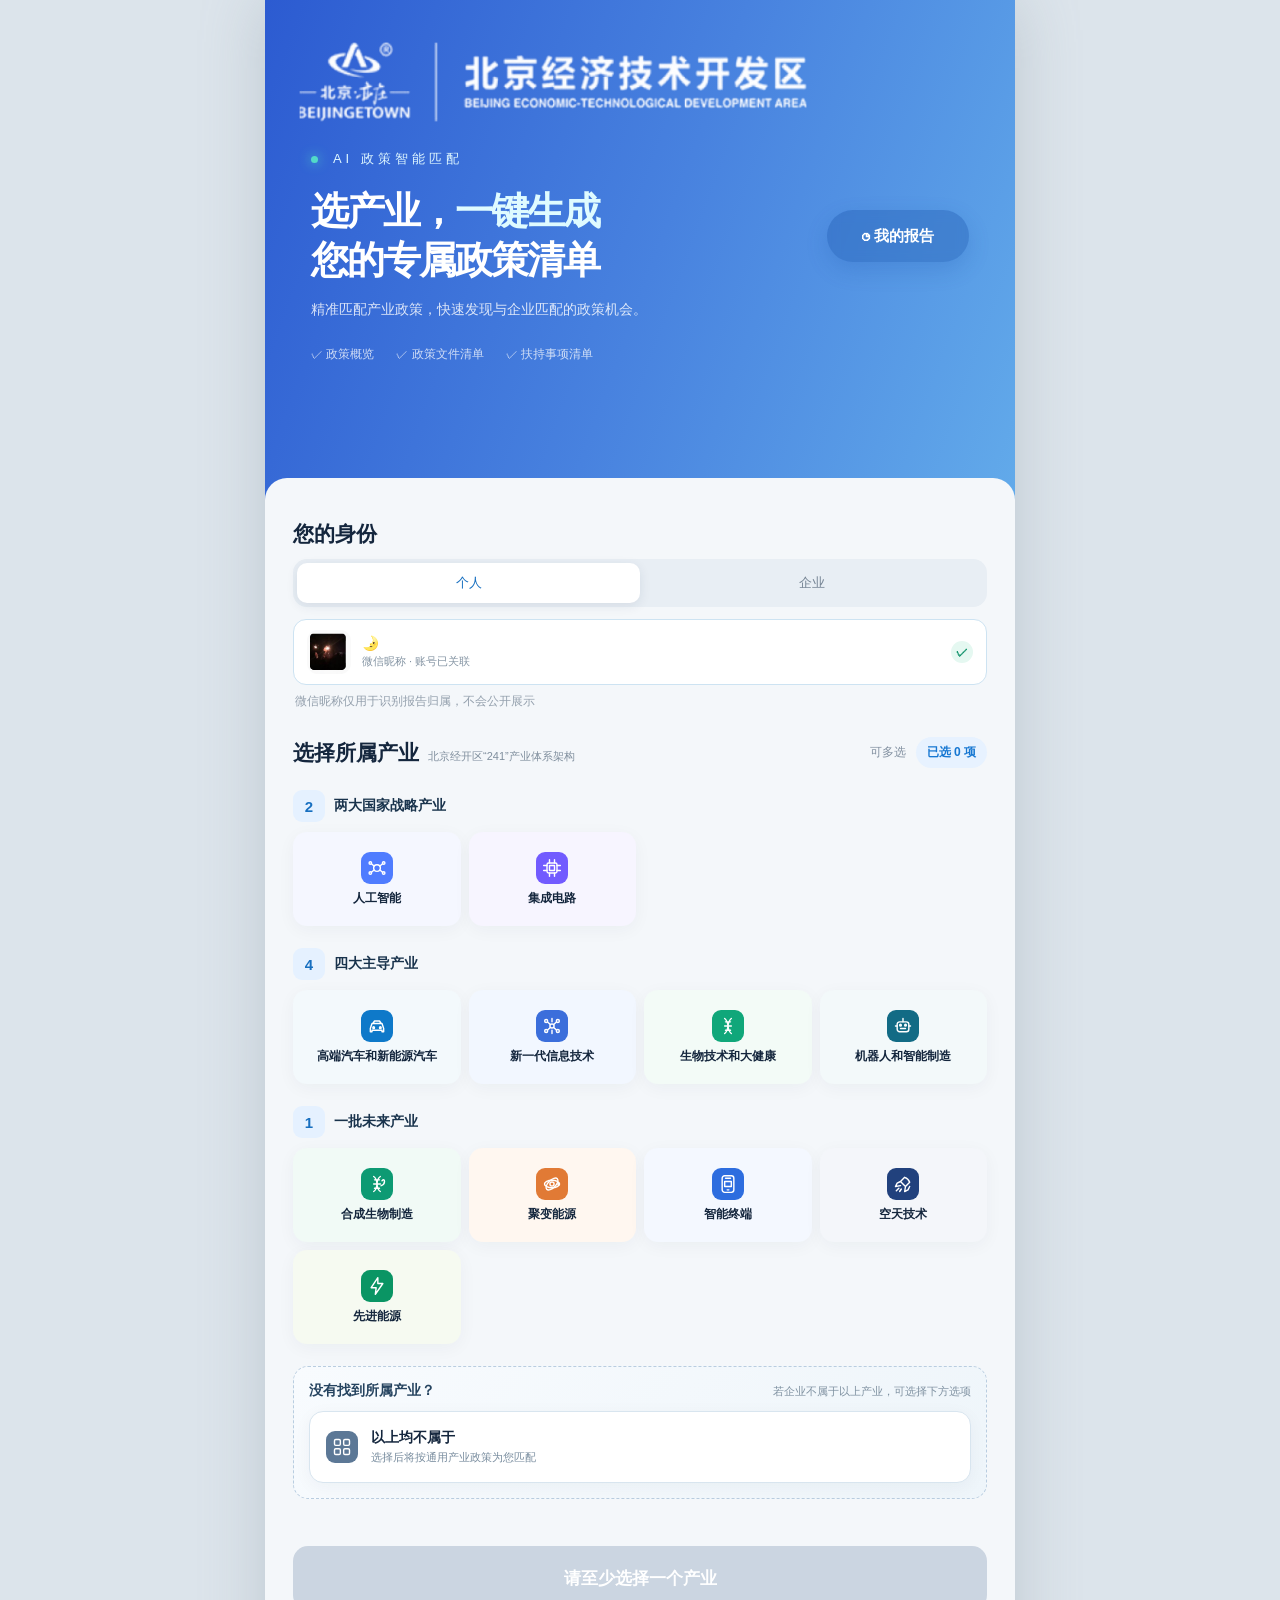
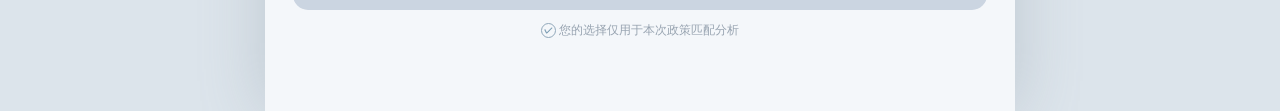
==== commit 01e4a5c3: "优化通用产业兜底选项" ====
--- a/index.html
+++ b/index.html
@@ -5,7 +5,7 @@
   <meta name="viewport" content="width=device-width, initial-scale=1, viewport-fit=cover" />
   <title>政策智配 · 企业政策服务</title>
   <link rel="stylesheet" href="./styles.css?v=20260810" />
-  <link rel="stylesheet" href="./overrides.css?v=20260921-industry-241-v18" />
+  <link rel="stylesheet" href="./overrides.css?v=20260923-general-fallback-v20" />
   <link rel="stylesheet" href="./inline-generation.css?v=20260818-move-progress-copy" />
   <link rel="stylesheet" href="./reports-status.css?v=20260810" />
   <link rel="stylesheet" href="./long-report.css?v=20260901-download-formats" />
@@ -88,6 +88,6 @@
   <script src="./vendor/html2canvas.min.js?v=1.4.1"></script>
   <script src="./vendor/jspdf.umd.min.js?v=4.2.1"></script>
   <script src="./report-export.js?v=20260915-trim-bottom-v7"></script>
-  <script src="./app.js?v=20260923-industry-241-v19"></script>
+  <script src="./app.js?v=20260923-general-fallback-v20"></script>
 </body>
 </html>
--- a/overrides.css
+++ b/overrides.css
@@ -24,6 +24,9 @@
 .industry h3{font-size:12px;line-height:1.3;margin:7px 0 0;white-space:normal;text-align:center}
 .industry p{display:none}
 .industry .check{right:8px;top:8px;width:17px;height:17px;font-size:10px;padding-top:1px}
+.industry-fallback{margin-top:4px;padding:15px;border:1px dashed #b9cde0;border-radius:15px;background:linear-gradient(135deg,#f8fbfe,#eef5fa)}
+.fallback-head{display:flex;align-items:center;justify-content:space-between;gap:12px;margin-bottom:11px}.fallback-head b{color:#25435f;font-size:14px}.fallback-head small{color:#7f91a1;font-size:11px;font-weight:400}
+.fallback-grid{grid-template-columns:1fr}.fallback-option{height:72px;padding:10px 16px;flex-direction:row;justify-content:flex-start;text-align:left;border-color:#d8e5ef;background:#fff}.fallback-option .icon{flex:none;margin-right:13px}.fallback-copy{min-width:0}.fallback-option h3{margin:0;text-align:left;font-size:14px}.fallback-option p{display:block;margin:4px 0 0;color:#788c9e;font-size:11px;line-height:1.4}.fallback-option .check{right:14px;top:50%;transform:translateY(-50%)}
 
 /* Historical report archive */
 .light-nav{background:#fff;border-bottom:1px solid #edf1f5}
@@ -55,7 +58,7 @@
 .reports-screen.has-reports .empty-history{display:none}
 .reports-screen:not(.has-reports) .history-list,.reports-screen:not(.has-reports) .new-report{display:none}
 
-@media(max-width:520px){.hero{height:455px}.hero nav{height:106px;padding:26px 18px 8px}.gov-brand-image{width:84%}.hero-copy{padding:12px 27px 20px}.hero-title-row{gap:9px;margin-top:16px}.hero-title-row h1{font-size:27px}.hero-title-row .report-entry{width:96px;height:44px;padding:0 8px;font-size:12px}.hero-title-row+p{margin-top:12px}.hero p{font-size:12px}.hero .trust{margin-top:20px}.content{padding-left:14px;padding-right:14px}.industry-group-grid{gap:6px}.industry{height:108px;padding:8px 3px}.industry .icon{width:29px;height:29px}.industry h3{font-size:11px;line-height:1.25}}
+@media(max-width:520px){.hero{height:455px}.hero nav{height:106px;padding:26px 18px 8px}.gov-brand-image{width:84%}.hero-copy{padding:12px 27px 20px}.hero-title-row{gap:9px;margin-top:16px}.hero-title-row h1{font-size:27px}.hero-title-row .report-entry{width:96px;height:44px;padding:0 8px;font-size:12px}.hero-title-row+p{margin-top:12px}.hero p{font-size:12px}.hero .trust{margin-top:20px}.content{padding-left:14px;padding-right:14px}.industry-group-grid{gap:6px}.industry{height:108px;padding:8px 3px}.industry .icon{width:29px;height:29px}.industry h3{font-size:11px;line-height:1.25}.industry-fallback{padding:12px}.fallback-head{display:block}.fallback-head small{display:block;margin-top:4px}.fallback-option{height:72px;padding:9px 13px}.fallback-option h3{font-size:13px}.fallback-option p{font-size:10px}}
 .privacy-shield{display:inline-flex;width:15px;height:15px;align-items:center;justify-content:center;border:1px solid #91a8ba;border-radius:50%;color:#6f94ac;font-size:9px;font-weight:700;vertical-align:1px}
 .identity-section{margin-bottom:27px}.identity-section>label{display:block;margin-bottom:11px;font-size:21px;font-weight:700;color:#14263d}.identity-switch{height:48px;padding:4px;border-radius:14px;background:#e8eef4;display:flex}.identity-switch button{flex:1;border:0;border-radius:10px;background:transparent;color:#748393;font:600 15px inherit;cursor:pointer}.identity-switch button.active{color:#176fc0;background:#fff;box-shadow:0 3px 12px #162e4b17}.identity-panel{margin-top:12px}.identity-panel.is-hidden,.wechat-account.is-hidden,.wechat-authorize.is-hidden,.enterprise-results.is-hidden,.selected-enterprise.is-hidden{display:none}.wechat-authorize{width:100%;height:55px;border:1px solid #d7e6f3;border-radius:13px;background:#fff;color:#176fc0;font:650 15px inherit;cursor:pointer}.identity-panel>p{margin:8px 2px 0;color:#94a0ad;font-size:12px}.wechat-account,.selected-enterprise{min-height:56px;padding:10px 13px;border:1px solid #cde3f2;border-radius:13px;background:#fff;display:flex;align-items:center}.identity-avatar,.enterprise-result-icon{width:34px;height:34px;border-radius:10px;background:linear-gradient(145deg,#27b987,#16956e);color:#fff;font-size:12px;display:grid;place-items:center;flex:none}.wechat-account>div,.selected-enterprise>div{padding-left:11px;flex:1}.wechat-account b,.selected-enterprise b{display:block;color:#17304a;font-size:14px}.wechat-account small,.selected-enterprise small{display:block;margin-top:3px;color:#8494a3;font-size:11px}.wechat-account>i,.selected-enterprise>i{width:22px;height:22px;border-radius:50%;background:#e5f8f1;color:#16956e;font:700 12px/22px sans-serif;text-align:center}.enterprise-search{height:56px;padding:0 14px;border:1px solid #dfe8f0;border-radius:13px;background:#fff;display:flex;align-items:center}.enterprise-search>span{margin-right:8px;color:#6e8ba2;font-size:22px}.enterprise-search input{flex:1;height:100%;border:0;outline:0;background:transparent;color:#14263d;font:15px inherit}.enterprise-results{margin-top:7px;border:1px solid #dfe8f0;border-radius:12px;background:#fff;overflow:hidden;box-shadow:0 8px 22px #162e4b14}.enterprise-results button{width:100%;min-height:57px;padding:8px 11px;border:0;border-bottom:1px solid #edf2f6;background:#fff;display:flex;align-items:center;text-align:left;cursor:pointer}.enterprise-results button:last-child{border-bottom:0}.enterprise-results button>span:nth-child(2){padding-left:9px;flex:1}.enterprise-results b{display:block;color:#19334c;font-size:13px}.enterprise-results small{display:block;margin-top:3px;color:#8795a3;font-size:11px}.enterprise-results i{color:#8fa0ad;font-size:24px}.selected-enterprise{margin-top:7px;border-color:#bcded2;background:#f7fcfa}.enterprise-avatar{background:linear-gradient(145deg,#398ee2,#176fc0)}
 .enterprise-search.selected{border-color:#9bd5c2;background:#f7fcfa}.enterprise-selected-mark{display:none;width:22px;height:22px;border-radius:50%;background:#e5f8f1;color:#16956e;font:700 12px/22px sans-serif;text-align:center;flex:none}.enterprise-search.selected .enterprise-selected-mark{display:block}
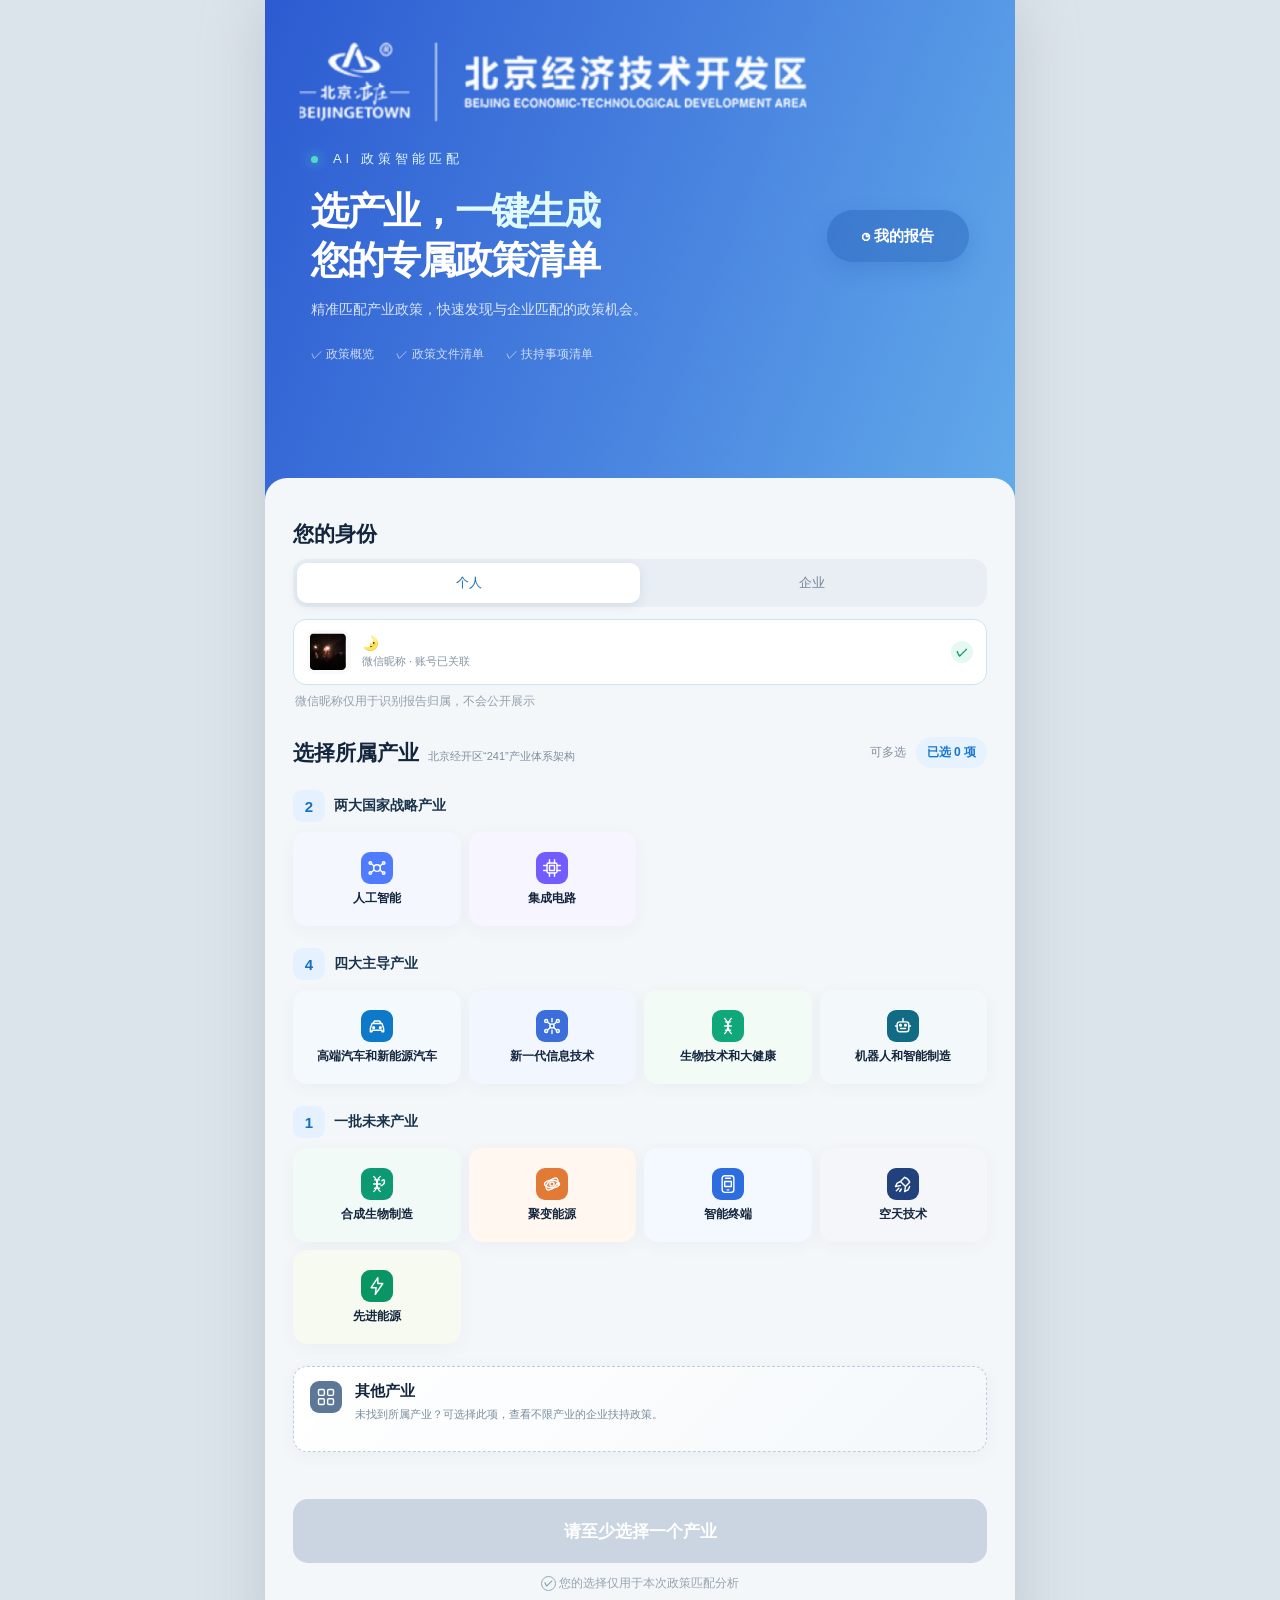
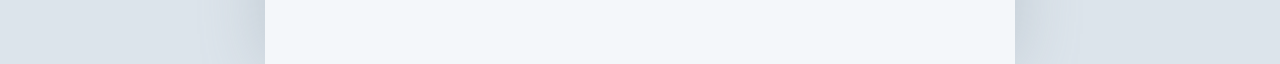
==== commit fb1bf7f3: "优化其他产业选项与通用报告" ====
--- a/index.html
+++ b/index.html
@@ -5,7 +5,7 @@
   <meta name="viewport" content="width=device-width, initial-scale=1, viewport-fit=cover" />
   <title>政策智配 · 企业政策服务</title>
   <link rel="stylesheet" href="./styles.css?v=20260810" />
-  <link rel="stylesheet" href="./overrides.css?v=20260923-general-fallback-v20" />
+  <link rel="stylesheet" href="./overrides.css?v=20260923-other-industry-v21" />
   <link rel="stylesheet" href="./inline-generation.css?v=20260818-move-progress-copy" />
   <link rel="stylesheet" href="./reports-status.css?v=20260810" />
   <link rel="stylesheet" href="./long-report.css?v=20260901-download-formats" />
@@ -67,7 +67,7 @@
       <nav class="long-report-nav"><button id="backHome">‹</button><div><b id="longReportTitle">政策清单</b><small>HTML 报告 · 上下滑动查看</small></div><button id="download">下载</button></nav>
       <div class="long-report-wrap" id="longReportWrap">
         <div class="report-html-loading" id="reportHtmlLoading"><span></span><b>正在加载 HTML 报告…</b></div>
-        <iframe id="longReportFrame" class="report-html-frame" title="政策清单 HTML 报告" src="./long.html?v=20260921-platform-layout-v17"></iframe>
+        <iframe id="longReportFrame" class="report-html-frame" title="政策清单 HTML 报告" src="./long.html?v=20260923-other-industry-v18"></iframe>
       </div>
     </section>
   </main>
@@ -88,6 +88,6 @@
   <script src="./vendor/html2canvas.min.js?v=1.4.1"></script>
   <script src="./vendor/jspdf.umd.min.js?v=4.2.1"></script>
   <script src="./report-export.js?v=20260915-trim-bottom-v7"></script>
-  <script src="./app.js?v=20260923-general-fallback-v20"></script>
+  <script src="./app.js?v=20260923-other-industry-v21"></script>
 </body>
 </html>
--- a/overrides.css
+++ b/overrides.css
@@ -24,9 +24,8 @@
 .industry h3{font-size:12px;line-height:1.3;margin:7px 0 0;white-space:normal;text-align:center}
 .industry p{display:none}
 .industry .check{right:8px;top:8px;width:17px;height:17px;font-size:10px;padding-top:1px}
-.industry-fallback{margin-top:4px;padding:15px;border:1px dashed #b9cde0;border-radius:15px;background:linear-gradient(135deg,#f8fbfe,#eef5fa)}
-.fallback-head{display:flex;align-items:center;justify-content:space-between;gap:12px;margin-bottom:11px}.fallback-head b{color:#25435f;font-size:14px}.fallback-head small{color:#7f91a1;font-size:11px;font-weight:400}
-.fallback-grid{grid-template-columns:1fr}.fallback-option{height:72px;padding:10px 16px;flex-direction:row;justify-content:flex-start;text-align:left;border-color:#d8e5ef;background:#fff}.fallback-option .icon{flex:none;margin-right:13px}.fallback-copy{min-width:0}.fallback-option h3{margin:0;text-align:left;font-size:14px}.fallback-option p{display:block;margin:4px 0 0;color:#788c9e;font-size:11px;line-height:1.4}.fallback-option .check{right:14px;top:50%;transform:translateY(-50%)}
+.industry-fallback{margin-top:4px}.fallback-grid{grid-template-columns:1fr}
+.fallback-option{height:auto;min-height:86px;padding:14px 42px 14px 16px;flex-direction:row;justify-content:flex-start;align-items:flex-start;text-align:left;border:1px dashed #b9cde0;background:linear-gradient(135deg,#fff,#f4f8fb)}.fallback-option .icon{flex:none;margin-right:13px}.fallback-copy{min-width:0}.fallback-option h3{margin:0;text-align:left;font-size:15px}.fallback-option p{display:block;margin:5px 0 0;color:#788c9e;font-size:11px;line-height:1.5}.fallback-option .fallback-selected-tip{display:none;margin-top:9px;padding-top:9px;border-top:1px solid #dce7ef;color:#24745f}.fallback-option.selected .fallback-selected-tip{display:block}.fallback-option .check{right:14px;top:14px;transform:none}
 
 /* Historical report archive */
 .light-nav{background:#fff;border-bottom:1px solid #edf1f5}
@@ -48,6 +47,7 @@
 .history-tags{display:flex;gap:5px;margin-top:10px;flex-wrap:wrap}
 .history-tags span{font-size:10px;color:var(--theme);padding:4px 7px;background:#eef5ff;border-radius:5px}
 .history-info p{font-size:11px;color:#929eaa;margin:13px 0}
+.history-general-note{margin-top:9px;color:#6f8293;font-size:11px;line-height:1.45}
 .history-info footer{border-top:1px solid #edf1f4;padding-top:12px;color:#31536f;font-size:11px}
 .empty-history{text-align:center;padding:90px 70px}
 .empty-history>div{width:80px;height:95px;margin:auto;border-radius:12px;background:#e8eef4;display:grid;place-items:center;color:#9aabba;font-size:26px}
@@ -58,7 +58,7 @@
 .reports-screen.has-reports .empty-history{display:none}
 .reports-screen:not(.has-reports) .history-list,.reports-screen:not(.has-reports) .new-report{display:none}
 
-@media(max-width:520px){.hero{height:455px}.hero nav{height:106px;padding:26px 18px 8px}.gov-brand-image{width:84%}.hero-copy{padding:12px 27px 20px}.hero-title-row{gap:9px;margin-top:16px}.hero-title-row h1{font-size:27px}.hero-title-row .report-entry{width:96px;height:44px;padding:0 8px;font-size:12px}.hero-title-row+p{margin-top:12px}.hero p{font-size:12px}.hero .trust{margin-top:20px}.content{padding-left:14px;padding-right:14px}.industry-group-grid{gap:6px}.industry{height:108px;padding:8px 3px}.industry .icon{width:29px;height:29px}.industry h3{font-size:11px;line-height:1.25}.industry-fallback{padding:12px}.fallback-head{display:block}.fallback-head small{display:block;margin-top:4px}.fallback-option{height:72px;padding:9px 13px}.fallback-option h3{font-size:13px}.fallback-option p{font-size:10px}}
+@media(max-width:520px){.hero{height:455px}.hero nav{height:106px;padding:26px 18px 8px}.gov-brand-image{width:84%}.hero-copy{padding:12px 27px 20px}.hero-title-row{gap:9px;margin-top:16px}.hero-title-row h1{font-size:27px}.hero-title-row .report-entry{width:96px;height:44px;padding:0 8px;font-size:12px}.hero-title-row+p{margin-top:12px}.hero p{font-size:12px}.hero .trust{margin-top:20px}.content{padding-left:14px;padding-right:14px}.industry-group-grid{gap:6px}.industry{height:108px;padding:8px 3px}.industry .icon{width:29px;height:29px}.industry h3{font-size:11px;line-height:1.25}.fallback-option{height:auto;min-height:86px;padding:12px 38px 12px 13px}.fallback-option h3{font-size:13px}.fallback-option p{font-size:10px}}
 .privacy-shield{display:inline-flex;width:15px;height:15px;align-items:center;justify-content:center;border:1px solid #91a8ba;border-radius:50%;color:#6f94ac;font-size:9px;font-weight:700;vertical-align:1px}
 .identity-section{margin-bottom:27px}.identity-section>label{display:block;margin-bottom:11px;font-size:21px;font-weight:700;color:#14263d}.identity-switch{height:48px;padding:4px;border-radius:14px;background:#e8eef4;display:flex}.identity-switch button{flex:1;border:0;border-radius:10px;background:transparent;color:#748393;font:600 15px inherit;cursor:pointer}.identity-switch button.active{color:#176fc0;background:#fff;box-shadow:0 3px 12px #162e4b17}.identity-panel{margin-top:12px}.identity-panel.is-hidden,.wechat-account.is-hidden,.wechat-authorize.is-hidden,.enterprise-results.is-hidden,.selected-enterprise.is-hidden{display:none}.wechat-authorize{width:100%;height:55px;border:1px solid #d7e6f3;border-radius:13px;background:#fff;color:#176fc0;font:650 15px inherit;cursor:pointer}.identity-panel>p{margin:8px 2px 0;color:#94a0ad;font-size:12px}.wechat-account,.selected-enterprise{min-height:56px;padding:10px 13px;border:1px solid #cde3f2;border-radius:13px;background:#fff;display:flex;align-items:center}.identity-avatar,.enterprise-result-icon{width:34px;height:34px;border-radius:10px;background:linear-gradient(145deg,#27b987,#16956e);color:#fff;font-size:12px;display:grid;place-items:center;flex:none}.wechat-account>div,.selected-enterprise>div{padding-left:11px;flex:1}.wechat-account b,.selected-enterprise b{display:block;color:#17304a;font-size:14px}.wechat-account small,.selected-enterprise small{display:block;margin-top:3px;color:#8494a3;font-size:11px}.wechat-account>i,.selected-enterprise>i{width:22px;height:22px;border-radius:50%;background:#e5f8f1;color:#16956e;font:700 12px/22px sans-serif;text-align:center}.enterprise-search{height:56px;padding:0 14px;border:1px solid #dfe8f0;border-radius:13px;background:#fff;display:flex;align-items:center}.enterprise-search>span{margin-right:8px;color:#6e8ba2;font-size:22px}.enterprise-search input{flex:1;height:100%;border:0;outline:0;background:transparent;color:#14263d;font:15px inherit}.enterprise-results{margin-top:7px;border:1px solid #dfe8f0;border-radius:12px;background:#fff;overflow:hidden;box-shadow:0 8px 22px #162e4b14}.enterprise-results button{width:100%;min-height:57px;padding:8px 11px;border:0;border-bottom:1px solid #edf2f6;background:#fff;display:flex;align-items:center;text-align:left;cursor:pointer}.enterprise-results button:last-child{border-bottom:0}.enterprise-results button>span:nth-child(2){padding-left:9px;flex:1}.enterprise-results b{display:block;color:#19334c;font-size:13px}.enterprise-results small{display:block;margin-top:3px;color:#8795a3;font-size:11px}.enterprise-results i{color:#8fa0ad;font-size:24px}.selected-enterprise{margin-top:7px;border-color:#bcded2;background:#f7fcfa}.enterprise-avatar{background:linear-gradient(145deg,#398ee2,#176fc0)}
 .enterprise-search.selected{border-color:#9bd5c2;background:#f7fcfa}.enterprise-selected-mark{display:none;width:22px;height:22px;border-radius:50%;background:#e5f8f1;color:#16956e;font:700 12px/22px sans-serif;text-align:center;flex:none}.enterprise-search.selected .enterprise-selected-mark{display:block}
